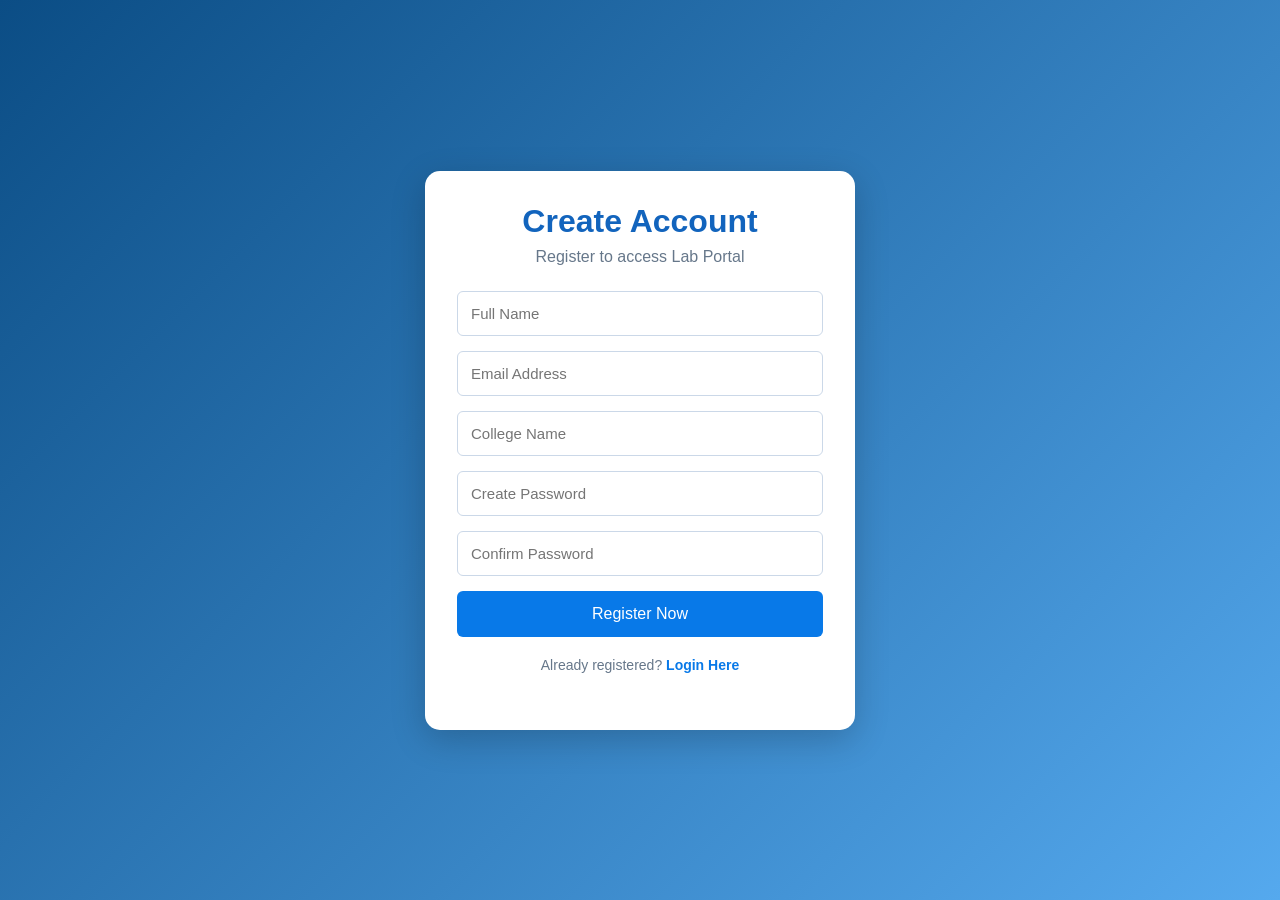
==== index.html @ 8dbadcb1 "Fix registration page Redirects users to the registration page and updates the title." ====
<!DOCTYPE html>
<html lang="en">
<head>
  <meta charset="UTF-8">
  <meta name="viewport" content="width=device-width, initial-scale=1.0">
  <title>Student Help Portal</title>
  <meta http-equiv="refresh" content="0;url=register.html">
</head>
<body>
  <script>
    window.location.replace("register.html");
  </script>
  <p>
    Opening Registration...
    <a href="register.html">Click here</a>
  </p>
</body>
</html>
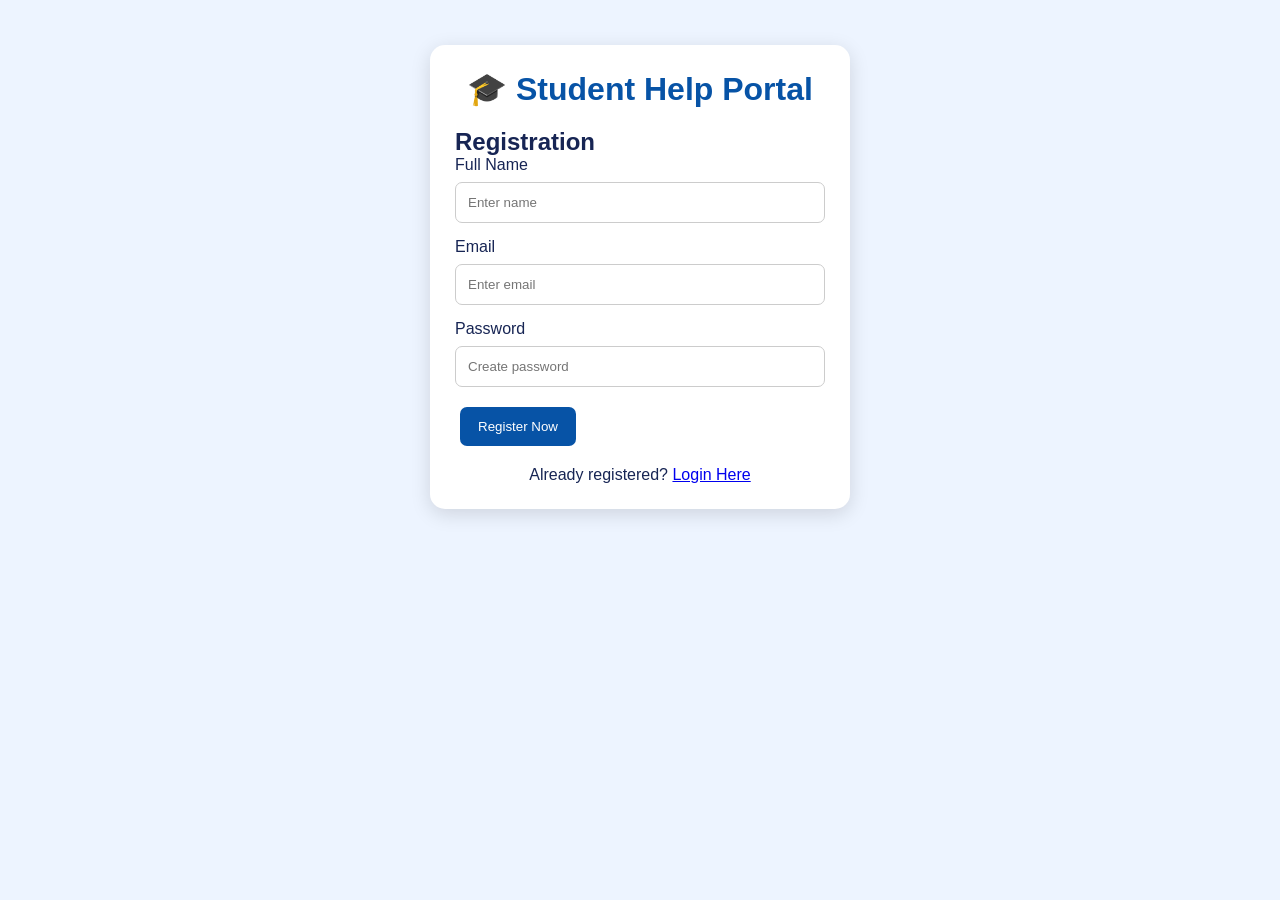
==== commit d78757e8: "Enhance index.html with styles and forms Added styling and registration/login functionality to the S" ====
--- a/index.html
+++ b/index.html
@@ -1,18 +1,315 @@
 <!DOCTYPE html>
 <html lang="en">
 <head>
-  <meta charset="UTF-8">
-  <meta name="viewport" content="width=device-width, initial-scale=1.0">
-  <title>Student Help Portal</title>
-  <meta http-equiv="refresh" content="0;url=register.html">
+<meta charset="UTF-8">
+<meta name="viewport" content="width=device-width, initial-scale=1.0">
+<title>Student Help Portal</title>
+<style>
+*{box-sizing:border-box;margin:0;padding:0}
+body{font-family:Arial;background:#edf4ff;color:#172554}
+button{padding:12px 18px;background:#0753a6;color:white;border:0;border-radius:7px;cursor:pointer;margin:5px}
+input,select{width:100%;padding:12px;margin:8px 0 15px;border:1px solid #ccc;border-radius:7px}
+.hidden{display:none!important}
+.auth{max-width:420px;margin:45px auto;background:white;padding:25px;border-radius:15px;box-shadow:0 5px 20px #0002}
+.auth h1{text-align:center;color:#0753a6;margin-bottom:20px}
+.auth p{text-align:center;margin-top:15px}
+header{background:#0753a6;color:white;padding:20px;display:flex;justify-content:space-between;flex-wrap:wrap}
+nav{background:white;padding:12px;display:flex;flex-wrap:wrap;gap:5px}
+nav button{background:#e5efff;color:#0753a6}
+main{max-width:1100px;margin:auto;padding:20px}
+.section{display:none;background:white;padding:25px;border-radius:12px;margin:15px 0}
+.section.active{display:block}
+.cards{display:grid;grid-template-columns:repeat(auto-fit,minmax(190px,1fr));gap:15px;margin-top:20px}
+.card{background:#edf5ff;padding:20px;border-radius:10px}
+.card h3{color:#0753a6;margin-bottom:10px}
+.dark-mode{background:#111827;color:white}
+.dark-mode .section,.dark-mode nav{background:#1f2937;color:white}
+.dark-mode .card{background:#374151}
+footer{text-align:center;padding:20px}
+</style>
 </head>
 <body>
-  <script>
-    window.location.replace("register.html");
-  </script>
-  <p>
-    Opening Registration...
-    <a href="register.html">Click here</a>
-  </p>
+
+<div id="registerPage" class="auth">
+<h1>🎓 Student Help Portal</h1>
+<h2>Registration</h2>
+<form id="registerForm">
+<label>Full Name</label>
+<input id="regName" required placeholder="Enter name">
+<label>Email</label>
+<input id="regEmail" type="email" required placeholder="Enter email">
+<label>Password</label>
+<input id="regPassword" type="password" required minlength="6" placeholder="Create password">
+<button type="submit">Register Now</button>
+</form>
+<p>Already registered? <a href="#" onclick="showLogin()">Login Here</a></p>
+</div>
+
+<div id="loginPage" class="auth hidden">
+<h1>🎓 Student Help Portal</h1>
+<h2>Student Login</h2>
+<form id="loginForm">
+<label>Email</label>
+<input id="loginEmail" type="email" required>
+<label>Password</label>
+<input id="loginPassword" type="password" required>
+<button type="submit">Login</button>
+</form>
+<p>New student? <a href="#" onclick="showRegister()">Register Here</a></p>
+</div>
+
+<div id="dashboard" class="hidden">
+<header>
+<h2>Student Help Portal</h2>
+<div>
+<button onclick="toggleTheme()">🌙 Theme</button>
+<button onclick="logout()">Logout</button>
+</div>
+</header>
+
+<nav>
+<button onclick="openSection('home')">HOME</button>
+<button onclick="openSection('info')">INFO</button>
+<button onclick="openSection('about')">ABOUT</button>
+<button onclick="openSection('courses')">COURSES</button>
+<button onclick="openSection('profile')">PROFILE</button>
+<button onclick="openSection('study')">STUDY MATERIAL</button>
+<button onclick="openSection('search')">GOOGLE SEARCH</button>
+<button onclick="openSection('tools')">ONLINE TOOLS</button>
+<button onclick="openSection('contact')">CONTACT</button>
+</nav>
+
+<main>
+<section id="home" class="section active">
+<h2>Welcome to Student Help Portal</h2>
+<p>Your learning journey starts here.</p>
+<div class="cards">
+<div class="card"><h3>📚 Study Material</h3><p>Educational resources</p><button onclick="openSection('study')">Explore</button></div>
+<div class="card"><h3>🔎 Google Search</h3><p>Search anything</p><button onclick="openSection('search')">Search</button></div>
+<div class="card"><h3>🛠 Online Tools</h3><p>Useful student tools</p><button onclick="openSection('tools')">Open</button></div>
+<div class="card"><h3>👤 My Profile</h3><p>Student information</p><button onclick="openSection('profile')">View</button></div>
+</div>
+</section>
+
+<section id="info" class="section">
+<h2>Information</h2>
+<p>Student Help Portal provides educational information, study resources and useful tools.</p>
+</section>
+
+<section id="about" class="section">
+<h2>About Us</h2>
+<p>Our aim is to make learning resources easy to access.</p>
+</section>
+
+<section id="courses" class="section">
+<h2>Available Courses</h2>
+<div class="cards">
+<div class="card"><h3>BCA</h3><p>Bachelor of Computer Applications</p></div>
+<div class="card"><h3>HTML</h3><p>Web development</p></div>
+<div class="card"><h3>CSS</h3><p>Website designing</p></div>
+<div class="card"><h3>JavaScript</h3><p>Web programming</p></div>
+<div class="card"><h3>C++</h3><p>Object oriented programming</p></div>
+<div class="card"><h3>Computer Basics</h3><p>Computer fundamentals</p></div>
+</div>
+</section>
+
+<section id="profile" class="section">
+<h2>My Student Profile</h2>
+<form id="profileForm">
+<label>Full Name</label>
+<input id="profileName" required>
+<label>Email</label>
+<input id="profileEmail" disabled>
+<label>Mobile Number</label>
+<input id="profileMobile" type="tel">
+<label>Semester</label>
+<select id="profileSemester">
+<option value="">Select Semester</option>
+<option>1st Semester</option>
+<option>2nd Semester</option>
+<option>3rd Semester</option>
+<option>4th Semester</option>
+<option>5th Semester</option>
+<option>6th Semester</option>
+</select>
+<label>College Name</label>
+<input id="profileCollege">
+<button type="submit">Save Profile</button>
+</form>
+<h3>Saved Information</h3>
+<p>Name: <span id="showName">Not saved</span></p>
+<p>Email: <span id="showEmail">Not saved</span></p>
+<p>Mobile: <span id="showMobile">Not saved</span></p>
+<p>Semester: <span id="showSemester">Not saved</span></p>
+<p>College: <span id="showCollege">Not saved</span></p>
+</section>
+
+<section id="study" class="section">
+<h2>Study Material</h2>
+<div class="cards">
+<div class="card"><h3>HTML</h3><button onclick="go('https://www.w3schools.com/html/')">Open</button></div>
+<div class="card"><h3>CSS</h3><button onclick="go('https://www.w3schools.com/css/')">Open</button></div>
+<div class="card"><h3>JavaScript</h3><button onclick="go('https://developer.mozilla.org/en-US/docs/Web/JavaScript')">Open</button></div>
+<div class="card"><h3>C++</h3><button onclick="go('https://www.w3schools.com/cpp/')">Open</button></div>
+<div class="card"><h3>Computer Basics</h3><button onclick="go('https://edu.gcfglobal.org/en/computerbasics/')">Open</button></div>
+</div>
+</section>
+
+<section id="search" class="section">
+<h2>Google Search</h2>
+<form onsubmit="googleSearch(event)">
+<input id="googleQuery" placeholder="Search anything..." required>
+<button type="submit">Search Google</button>
+</form>
+</section>
+
+<section id="tools" class="section">
+<h2>Online Tools</h2>
+<div class="cards">
+<div class="card">
+<h3>Calculator</h3>
+<input id="calcInput" placeholder="Example: 25+35">
+<button onclick="calculate()">Calculate</button>
+<p id="calcResult"></p>
+</div>
+<div class="card"><h3>Google Translate</h3><button onclick="go('https://translate.google.com/')">Open</button></div>
+<div class="card"><h3>PDF Tools</h3><button onclick="go('https://www.ilovepdf.com/')">Open</button></div>
+<div class="card"><h3>Typing Practice</h3><button onclick="go('https://www.typing.com/')">Open</button></div>
+</div>
+</section>
+
+<section id="contact" class="section">
+<h2>Contact Us</h2>
+<p>For questions or suggestions, contact us through email.</p>
+<p>Email: <a href="mailto:studenthelpportal@example.com">studenthelpportal@example.com</a></p>
+</section>
+</main>
+<footer>© 2026 Student Help Portal</footer>
+</div>
+
+<script>
+const $=id=>document.getElementById(id);
+
+function showRegister(){
+$("registerPage").classList.remove("hidden");
+$("loginPage").classList.add("hidden");
+$("dashboard").classList.add("hidden");
+}
+function showLogin(){
+$("registerPage").classList.add("hidden");
+$("loginPage").classList.remove("hidden");
+$("dashboard").classList.add("hidden");
+}
+function showDashboard(){
+$("registerPage").classList.add("hidden");
+$("loginPage").classList.add("hidden");
+$("dashboard").classList.remove("hidden");
+loadProfile();
+}
+
+$("registerForm").addEventListener("submit",function(e){
+e.preventDefault();
+let email=$("regEmail").value.trim().toLowerCase();
+let users=JSON.parse(localStorage.getItem("portalUsers")||"{}");
+if(users[email]){alert("Email already registered. Please login.");return;}
+users[email]={name:$("regName").value.trim(),password:$("regPassword").value};
+localStorage.setItem("portalUsers",JSON.stringify(users));
+alert("Registration successful! Please login.");
+$("loginEmail").value=email;
+showLogin();
+});
+
+$("loginForm").addEventListener("submit",function(e){
+e.preventDefault();
+let email=$("loginEmail").value.trim().toLowerCase();
+let password=$("loginPassword").value;
+let users=JSON.parse(localStorage.getItem("portalUsers")||"{}");
+if(!users[email]||users[email].password!==password){
+alert("Incorrect email or password.");return;
+}
+sessionStorage.setItem("loggedInStudent",email);
+showDashboard();
+});
+
+function openSection(id){
+document.querySelectorAll(".section").forEach(s=>s.classList.remove("active"));
+$(id).classList.add("active");
+window.scrollTo(0,0);
+}
+
+$("profileForm").addEventListener("submit",function(e){
+e.preventDefault();
+let email=sessionStorage.getItem("loggedInStudent");
+let users=JSON.parse(localStorage.getItem("portalUsers")||"{}");
+let p={
+name:$("profileName").value,
+email:email,
+mobile:$("profileMobile").value,
+semester:$("profileSemester").value,
+college:$("profileCollege").value
+};
+users[email].profile=p;
+localStorage.setItem("portalUsers",JSON.stringify(users));
+displayProfile(p);
+alert("Profile saved successfully!");
+});
+
+function loadProfile(){
+let email=sessionStorage.getItem("loggedInStudent");
+let users=JSON.parse(localStorage.getItem("portalUsers")||"{}");
+if(!users[email]){logout();return;}
+let user=users[email];
+$("profileName").value=user.profile?.name||user.name;
+$("profileEmail").value=email;
+$("profileMobile").value=user.profile?.mobile||"";
+$("profileSemester").value=user.profile?.semester||"";
+$("profileCollege").value=user.profile?.college||"";
+displayProfile(user.profile||{name:user.name,email});
+}
+
+function displayProfile(p){
+$("showName").textContent=p.name||"Not saved";
+$("showEmail").textContent=p.email||"Not saved";
+$("showMobile").textContent=p.mobile||"Not saved";
+$("showSemester").textContent=p.semester||"Not saved";
+$("showCollege").textContent=p.college||"Not saved";
+}
+
+function logout(){
+sessionStorage.removeItem("loggedInStudent");
+$("loginForm").reset();
+showLogin();
+}
+function toggleTheme(){
+document.body.classList.toggle("dark-mode");
+localStorage.setItem("portalDark",document.body.classList.contains("dark-mode"));
+}
+function go(url){window.open(url,"_blank");}
+function googleSearch(e){
+e.preventDefault();
+let q=$("googleQuery").value.trim();
+if(q)go("https://www.google.com/search?q="+encodeURIComponent(q));
+}
+function calculate(){
+try{
+let x=$("calcInput").value.trim();
+if(!/^[0-9+\-*/().\s]+$/.test(x))throw Error();
+let result=Function('"use strict";return ('+x+')')();
+if(!Number.isFinite(result))throw Error();
+$("calcResult").textContent="Result: "+result;
+}catch(e){$("calcResult").textContent="Enter a valid calculation.";}
+}
+if(localStorage.getItem("portalDark")==="true"){
+document.body.classList.add("dark-mode");
+}
+if(sessionStorage.getItem("loggedInStudent")){
+showDashboard();
+}else{
+let users=JSON.parse(localStorage.getItem("portalUsers")||"{}");
+if(Object.keys(users).length>0)showLogin();
+else showRegister();
+}
+</script>
 </body>
-</html>
+  </html>
+
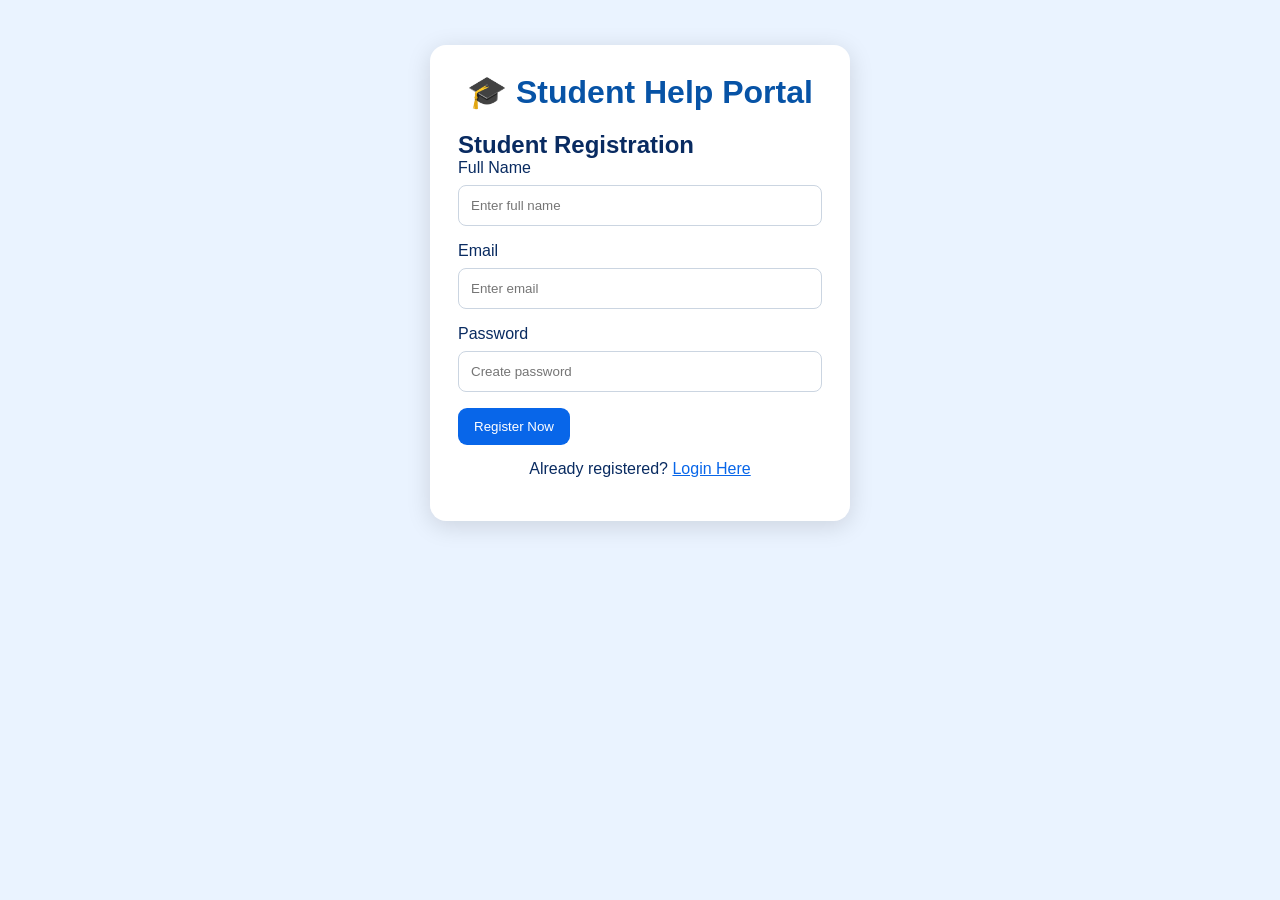
==== commit c33a267a: "Update index.html" ====
--- a/index.html
+++ b/index.html
@@ -1,41 +1,87 @@
+
 <!DOCTYPE html>
 <html lang="en">
 <head>
 <meta charset="UTF-8">
 <meta name="viewport" content="width=device-width, initial-scale=1.0">
 <title>Student Help Portal</title>
+
 <style>
 *{box-sizing:border-box;margin:0;padding:0}
-body{font-family:Arial;background:#edf4ff;color:#172554}
-button{padding:12px 18px;background:#0753a6;color:white;border:0;border-radius:7px;cursor:pointer;margin:5px}
-input,select{width:100%;padding:12px;margin:8px 0 15px;border:1px solid #ccc;border-radius:7px}
+body{font-family:Arial,sans-serif;background:#eaf3ff;color:#092b61}
+button{cursor:pointer;border:0;border-radius:9px;padding:11px 16px;background:#0866e9;color:white}
+input,select{width:100%;padding:12px;margin:8px 0 16px;border:1px solid #cbd5e1;border-radius:8px}
 .hidden{display:none!important}
-.auth{max-width:420px;margin:45px auto;background:white;padding:25px;border-radius:15px;box-shadow:0 5px 20px #0002}
+a{color:#0866e9}
+
+.auth{max-width:420px;margin:45px auto;background:white;padding:28px;border-radius:16px;box-shadow:0 5px 25px #0002}
 .auth h1{text-align:center;color:#0753a6;margin-bottom:20px}
-.auth p{text-align:center;margin-top:15px}
-header{background:#0753a6;color:white;padding:20px;display:flex;justify-content:space-between;flex-wrap:wrap}
-nav{background:white;padding:12px;display:flex;flex-wrap:wrap;gap:5px}
-nav button{background:#e5efff;color:#0753a6}
-main{max-width:1100px;margin:auto;padding:20px}
-.section{display:none;background:white;padding:25px;border-radius:12px;margin:15px 0}
+.auth p{text-align:center;margin:15px}
+
+header{background:#062c70;color:white;padding:18px 25px;display:flex;justify-content:space-between;align-items:center;flex-wrap:wrap;gap:12px}
+header h1{font-size:25px}
+header span{color:#48a8ff}
+.header-right{display:flex;gap:10px;align-items:center}
+
+.layout{display:flex;min-height:calc(100vh - 75px)}
+.sidebar{width:220px;background:#06377f;padding:20px 12px;color:white;flex-shrink:0}
+.sidebar button{display:block;width:100%;text-align:left;margin:7px 0;background:transparent;color:white;padding:15px}
+.sidebar button:hover,.sidebar button.active{background:#0870fa}
+.sidebar .quote{margin-top:55px;text-align:center;padding:25px 10px;background:#052c69;border-radius:15px;line-height:1.8}
+
+.content{flex:1;min-width:0;padding:22px}
+.hero{
+min-height:300px;border-radius:18px;padding:35px;
+background:linear-gradient(90deg,#032c70e8,#063a85a8),url('https://images.unsplash.com/photo-1498050108023-c5249f4df085?auto=format&fit=crop&w=1600&q=85') center/cover;
+display:flex;align-items:center;color:white;margin-bottom:22px;
+}
+.hero h1{font-size:clamp(28px,5vw,48px)}
+.hero h1 span{color:#ffdc18}
+.hero p{font-size:18px;margin-top:15px}
+
+.section{display:none;background:white;padding:25px;border-radius:15px;margin-bottom:20px;box-shadow:0 4px 15px #16477b12}
 .section.active{display:block}
-.cards{display:grid;grid-template-columns:repeat(auto-fit,minmax(190px,1fr));gap:15px;margin-top:20px}
-.card{background:#edf5ff;padding:20px;border-radius:10px}
-.card h3{color:#0753a6;margin-bottom:10px}
-.dark-mode{background:#111827;color:white}
-.dark-mode .section,.dark-mode nav{background:#1f2937;color:white}
-.dark-mode .card{background:#374151}
-footer{text-align:center;padding:20px}
+.section h2{margin-bottom:18px;color:#0753a6}
+
+.cards{display:grid;grid-template-columns:repeat(auto-fit,minmax(190px,1fr));gap:17px;margin-bottom:22px}
+.card{background:white;border-radius:15px;padding:22px;box-shadow:0 5px 18px #174d8a20;border-bottom:5px solid #0870fa}
+.card h3{color:#07377c;margin-bottom:12px}
+.card p{color:#526887;line-height:1.6}
+.card button{margin-top:15px}
+
+.profile-box{background:#edf5ff;padding:20px;border-radius:14px;margin-bottom:20px;line-height:2}
+.updates{background:white;border-radius:15px;padding:22px;box-shadow:0 4px 15px #16477b12}
+.updates p{padding:12px 0;border-bottom:1px solid #dce7f7}
+
+footer{text-align:center;padding:20px;color:#54708e}
+
+.dark-mode{background:#111c32;color:white}
+.dark-mode .section,.dark-mode .card,.dark-mode .updates{background:#1e2c45;color:white}
+.dark-mode .card h3,.dark-mode .section h2{color:#70b5ff}
+.dark-mode .card p{color:#d2dcec}
+.dark-mode .profile-box{background:#293c5a;color:white}
+
+@media(max-width:700px){
+.layout{display:block}
+.sidebar{width:100%;display:flex;overflow-x:auto;padding:8px}
+.sidebar button{min-width:max-content;width:auto;margin:3px;padding:12px}
+.sidebar .quote{display:none}
+.content{padding:12px}
+.hero{min-height:230px;padding:22px}
+header h1{font-size:20px}
+}
 </style>
 </head>
+
 <body>
 
+<!-- REGISTRATION -->
 <div id="registerPage" class="auth">
 <h1>🎓 Student Help Portal</h1>
-<h2>Registration</h2>
+<h2>Student Registration</h2>
 <form id="registerForm">
 <label>Full Name</label>
-<input id="regName" required placeholder="Enter name">
+<input id="regName" required placeholder="Enter full name">
 <label>Email</label>
 <input id="regEmail" type="email" required placeholder="Enter email">
 <label>Password</label>
@@ -45,6 +91,7 @@
 <p>Already registered? <a href="#" onclick="showLogin()">Login Here</a></p>
 </div>
 
+<!-- LOGIN -->
 <div id="loginPage" class="auth hidden">
 <h1>🎓 Student Help Portal</h1>
 <h2>Student Login</h2>
@@ -58,63 +105,125 @@
 <p>New student? <a href="#" onclick="showRegister()">Register Here</a></p>
 </div>
 
+<!-- DASHBOARD -->
 <div id="dashboard" class="hidden">
+
 <header>
-<h2>Student Help Portal</h2>
-<div>
+<h1>🎓 Student Help <span>Portal</span></h1>
+<div class="header-right">
 <button onclick="toggleTheme()">🌙 Theme</button>
 <button onclick="logout()">Logout</button>
 </div>
 </header>
 
-<nav>
-<button onclick="openSection('home')">HOME</button>
-<button onclick="openSection('info')">INFO</button>
-<button onclick="openSection('about')">ABOUT</button>
-<button onclick="openSection('courses')">COURSES</button>
-<button onclick="openSection('profile')">PROFILE</button>
-<button onclick="openSection('study')">STUDY MATERIAL</button>
-<button onclick="openSection('search')">GOOGLE SEARCH</button>
-<button onclick="openSection('tools')">ONLINE TOOLS</button>
-<button onclick="openSection('contact')">CONTACT</button>
-</nav>
-
-<main>
+<div class="layout">
+
+<aside class="sidebar">
+<button class="active" onclick="openSection('home',this)">🏠 Dashboard</button>
+<button onclick="openSection('study',this)">📚 Study Material</button>
+<button onclick="openSection('search',this)">🔎 Google Search</button>
+<button onclick="openSection('tools',this)">🛠 Online Tools</button>
+<button onclick="openSection('contact',this)">✉ Contact Us</button>
+<button onclick="openSection('about',this)">ⓘ About Us</button>
+<button onclick="openSection('profile',this)">👤 My Profile</button>
+
+<div class="quote">
+🎓
+<h3>Dream Big...</h3>
+<h3>Achieve More...</h3>
+</div>
+</aside>
+
+<main class="content">
+
 <section id="home" class="section active">
-<h2>Welcome to Student Help Portal</h2>
-<p>Your learning journey starts here.</p>
+
+<div class="hero">
+<div>
+<h1>Welcome Back!</h1>
+<h1><span id="welcomeName">Student</span> 👋</h1>
+<p>Your Student Help Portal is ready to support you.</p>
+</div>
+</div>
+
+<div class="profile-box">
+<h2>👤 Student Profile</h2>
+<p>Name: <b id="homeName">Student</b></p>
+<p>Semester: <b id="homeSemester">Not added</b></p>
+<p>College: <b id="homeCollege">Not added</b></p>
+<button onclick="openSection('profile')">Edit Profile</button>
+</div>
+
 <div class="cards">
-<div class="card"><h3>📚 Study Material</h3><p>Educational resources</p><button onclick="openSection('study')">Explore</button></div>
-<div class="card"><h3>🔎 Google Search</h3><p>Search anything</p><button onclick="openSection('search')">Search</button></div>
-<div class="card"><h3>🛠 Online Tools</h3><p>Useful student tools</p><button onclick="openSection('tools')">Open</button></div>
-<div class="card"><h3>👤 My Profile</h3><p>Student information</p><button onclick="openSection('profile')">View</button></div>
-</div>
-</section>
-
-<section id="info" class="section">
-<h2>Information</h2>
-<p>Student Help Portal provides educational information, study resources and useful tools.</p>
-</section>
-
-<section id="about" class="section">
-<h2>About Us</h2>
-<p>Our aim is to make learning resources easy to access.</p>
-</section>
-
-<section id="courses" class="section">
-<h2>Available Courses</h2>
+<div class="card">
+<h3>📚 Study Material</h3>
+<p>Notes and educational resources.</p>
+<button onclick="openSection('study')">Explore →</button>
+</div>
+
+<div class="card">
+<h3>🔎 Google Search</h3>
+<p>Search educational topics.</p>
+<button onclick="openSection('search')">Search →</button>
+</div>
+
+<div class="card">
+<h3>🛠 Online Tools</h3>
+<p>Useful online student tools.</p>
+<button onclick="openSection('tools')">Open →</button>
+</div>
+
+<div class="card">
+<h3>✉ Contact Us</h3>
+<p>Get help and send suggestions.</p>
+<button onclick="openSection('contact')">Contact →</button>
+</div>
+</div>
+
+<div class="updates">
+<h2>📢 Latest Updates</h2>
+<p>🔵 Explore your BCA study resources.</p>
+<p>🔵 Improve your computer skills.</p>
+<p>🔵 Stay updated with educational news.</p>
+</div>
+</section>
+
+<section id="study" class="section">
+<h2>📚 Study Material</h2>
 <div class="cards">
-<div class="card"><h3>BCA</h3><p>Bachelor of Computer Applications</p></div>
-<div class="card"><h3>HTML</h3><p>Web development</p></div>
-<div class="card"><h3>CSS</h3><p>Website designing</p></div>
-<div class="card"><h3>JavaScript</h3><p>Web programming</p></div>
-<div class="card"><h3>C++</h3><p>Object oriented programming</p></div>
-<div class="card"><h3>Computer Basics</h3><p>Computer fundamentals</p></div>
+<div class="card"><h3>HTML</h3><p>Learn web development.</p><button onclick="go('https://www.w3schools.com/html/')">Open</button></div>
+<div class="card"><h3>CSS</h3><p>Learn website designing.</p><button onclick="go('https://www.w3schools.com/css/')">Open</button></div>
+<div class="card"><h3>JavaScript</h3><p>Learn JavaScript.</p><button onclick="go('https://developer.mozilla.org/en-US/docs/Web/JavaScript')">Open</button></div>
+<div class="card"><h3>C++</h3><p>Learn programming.</p><button onclick="go('https://www.w3schools.com/cpp/')">Open</button></div>
+<div class="card"><h3>Computer Basics</h3><p>Computer fundamentals.</p><button onclick="go('https://edu.gcfglobal.org/en/computerbasics/')">Open</button></div>
+</div>
+</section>
+
+<section id="search" class="section">
+<h2>🔎 Google Search</h2>
+<form onsubmit="googleSearch(event)">
+<input id="googleQuery" placeholder="What do you want to search?" required>
+<button type="submit">Search Google</button>
+</form>
+</section>
+
+<section id="tools" class="section">
+<h2>🛠 Online Tools</h2>
+<div class="cards">
+<div class="card">
+<h3>Calculator</h3>
+<input id="calcInput" placeholder="Example: 25+35">
+<button onclick="calculate()">Calculate</button>
+<p id="calcResult"></p>
+</div>
+<div class="card"><h3>Google Translate</h3><p>Translate languages.</p><button onclick="go('https://translate.google.com/')">Open</button></div>
+<div class="card"><h3>PDF Tools</h3><p>Manage PDF files.</p><button onclick="go('https://www.ilovepdf.com/')">Open</button></div>
+<div class="card"><h3>Typing Practice</h3><p>Improve typing skills.</p><button onclick="go('https://www.typing.com/')">Open</button></div>
 </div>
 </section>
 
 <section id="profile" class="section">
-<h2>My Student Profile</h2>
+<h2>👤 My Student Profile</h2>
 <form id="profileForm">
 <label>Full Name</label>
 <input id="profileName" required>
@@ -136,55 +245,31 @@
 <input id="profileCollege">
 <button type="submit">Save Profile</button>
 </form>
+<div class="profile-box">
 <h3>Saved Information</h3>
-<p>Name: <span id="showName">Not saved</span></p>
-<p>Email: <span id="showEmail">Not saved</span></p>
-<p>Mobile: <span id="showMobile">Not saved</span></p>
-<p>Semester: <span id="showSemester">Not saved</span></p>
-<p>College: <span id="showCollege">Not saved</span></p>
-</section>
-
-<section id="study" class="section">
-<h2>Study Material</h2>
-<div class="cards">
-<div class="card"><h3>HTML</h3><button onclick="go('https://www.w3schools.com/html/')">Open</button></div>
-<div class="card"><h3>CSS</h3><button onclick="go('https://www.w3schools.com/css/')">Open</button></div>
-<div class="card"><h3>JavaScript</h3><button onclick="go('https://developer.mozilla.org/en-US/docs/Web/JavaScript')">Open</button></div>
-<div class="card"><h3>C++</h3><button onclick="go('https://www.w3schools.com/cpp/')">Open</button></div>
-<div class="card"><h3>Computer Basics</h3><button onclick="go('https://edu.gcfglobal.org/en/computerbasics/')">Open</button></div>
-</div>
-</section>
-
-<section id="search" class="section">
-<h2>Google Search</h2>
-<form onsubmit="googleSearch(event)">
-<input id="googleQuery" placeholder="Search anything..." required>
-<button type="submit">Search Google</button>
-</form>
-</section>
-
-<section id="tools" class="section">
-<h2>Online Tools</h2>
-<div class="cards">
-<div class="card">
-<h3>Calculator</h3>
-<input id="calcInput" placeholder="Example: 25+35">
-<button onclick="calculate()">Calculate</button>
-<p id="calcResult"></p>
-</div>
-<div class="card"><h3>Google Translate</h3><button onclick="go('https://translate.google.com/')">Open</button></div>
-<div class="card"><h3>PDF Tools</h3><button onclick="go('https://www.ilovepdf.com/')">Open</button></div>
-<div class="card"><h3>Typing Practice</h3><button onclick="go('https://www.typing.com/')">Open</button></div>
-</div>
+<p>Name: <b id="showName">Not saved</b></p>
+<p>Email: <b id="showEmail">Not saved</b></p>
+<p>Mobile: <b id="showMobile">Not saved</b></p>
+<p>Semester: <b id="showSemester">Not saved</b></p>
+<p>College: <b id="showCollege">Not saved</b></p>
+</div>
+</section>
+
+<section id="about" class="section">
+<h2>About Us</h2>
+<p>Student Help Portal is an educational platform designed to provide students with useful learning resources and online tools.</p>
 </section>
 
 <section id="contact" class="section">
 <h2>Contact Us</h2>
-<p>For questions or suggestions, contact us through email.</p>
+<p>For questions and suggestions, contact us through email.</p>
 <p>Email: <a href="mailto:studenthelpportal@example.com">studenthelpportal@example.com</a></p>
 </section>
+
 </main>
-<footer>© 2026 Student Help Portal</footer>
+</div>
+
+<footer>© 2026 Student Help Portal | Learn • Grow • Succeed</footer>
 </div>
 
 <script>
@@ -195,11 +280,13 @@
 $("loginPage").classList.add("hidden");
 $("dashboard").classList.add("hidden");
 }
+
 function showLogin(){
 $("registerPage").classList.add("hidden");
 $("loginPage").classList.remove("hidden");
 $("dashboard").classList.add("hidden");
 }
+
 function showDashboard(){
 $("registerPage").classList.add("hidden");
 $("loginPage").classList.add("hidden");
@@ -211,10 +298,13 @@
 e.preventDefault();
 let email=$("regEmail").value.trim().toLowerCase();
 let users=JSON.parse(localStorage.getItem("portalUsers")||"{}");
-if(users[email]){alert("Email already registered. Please login.");return;}
+if(users[email]){
+alert("Email already registered. Please login.");
+return;
+}
 users[email]={name:$("regName").value.trim(),password:$("regPassword").value};
 localStorage.setItem("portalUsers",JSON.stringify(users));
-alert("Registration successful! Please login.");
+alert("Registration successful!");
 $("loginEmail").value=email;
 showLogin();
 });
@@ -225,15 +315,18 @@
 let password=$("loginPassword").value;
 let users=JSON.parse(localStorage.getItem("portalUsers")||"{}");
 if(!users[email]||users[email].password!==password){
-alert("Incorrect email or password.");return;
+alert("Incorrect email or password.");
+return;
 }
 sessionStorage.setItem("loggedInStudent",email);
 showDashboard();
 });
 
-function openSection(id){
+function openSection(id,btn){
 document.querySelectorAll(".section").forEach(s=>s.classList.remove("active"));
 $(id).classList.add("active");
+document.querySelectorAll(".sidebar button").forEach(b=>b.classList.remove("active"));
+if(btn)btn.classList.add("active");
 window.scrollTo(0,0);
 }
 
@@ -259,12 +352,17 @@
 let users=JSON.parse(localStorage.getItem("portalUsers")||"{}");
 if(!users[email]){logout();return;}
 let user=users[email];
-$("profileName").value=user.profile?.name||user.name;
+let p=user.profile||{name:user.name,email:email};
+$("profileName").value=p.name||user.name;
 $("profileEmail").value=email;
-$("profileMobile").value=user.profile?.mobile||"";
-$("profileSemester").value=user.profile?.semester||"";
-$("profileCollege").value=user.profile?.college||"";
-displayProfile(user.profile||{name:user.name,email});
+$("profileMobile").value=p.mobile||"";
+$("profileSemester").value=p.semester||"";
+$("profileCollege").value=p.college||"";
+displayProfile(p);
+$("welcomeName").textContent=p.name||user.name;
+$("homeName").textContent=p.name||user.name;
+$("homeSemester").textContent=p.semester||"Not added";
+$("homeCollege").textContent=p.college||"Not added";
 }
 
 function displayProfile(p){
@@ -273,6 +371,10 @@
 $("showMobile").textContent=p.mobile||"Not saved";
 $("showSemester").textContent=p.semester||"Not saved";
 $("showCollege").textContent=p.college||"Not saved";
+$("welcomeName").textContent=p.name||"Student";
+$("homeName").textContent=p.name||"Student";
+$("homeSemester").textContent=p.semester||"Not added";
+$("homeCollege").textContent=p.college||"Not added";
 }
 
 function logout(){
@@ -280,16 +382,20 @@
 $("loginForm").reset();
 showLogin();
 }
+
 function toggleTheme(){
 document.body.classList.toggle("dark-mode");
 localStorage.setItem("portalDark",document.body.classList.contains("dark-mode"));
 }
+
 function go(url){window.open(url,"_blank");}
+
 function googleSearch(e){
 e.preventDefault();
 let q=$("googleQuery").value.trim();
 if(q)go("https://www.google.com/search?q="+encodeURIComponent(q));
 }
+
 function calculate(){
 try{
 let x=$("calcInput").value.trim();
@@ -297,11 +403,15 @@
 let result=Function('"use strict";return ('+x+')')();
 if(!Number.isFinite(result))throw Error();
 $("calcResult").textContent="Result: "+result;
-}catch(e){$("calcResult").textContent="Enter a valid calculation.";}
-}
+}catch(e){
+$("calcResult").textContent="Enter a valid calculation.";
+}
+}
+
 if(localStorage.getItem("portalDark")==="true"){
 document.body.classList.add("dark-mode");
 }
+
 if(sessionStorage.getItem("loggedInStudent")){
 showDashboard();
 }else{
@@ -311,5 +421,5 @@
 }
 </script>
 </body>
-  </html>
-
+                                                               </html>
+  
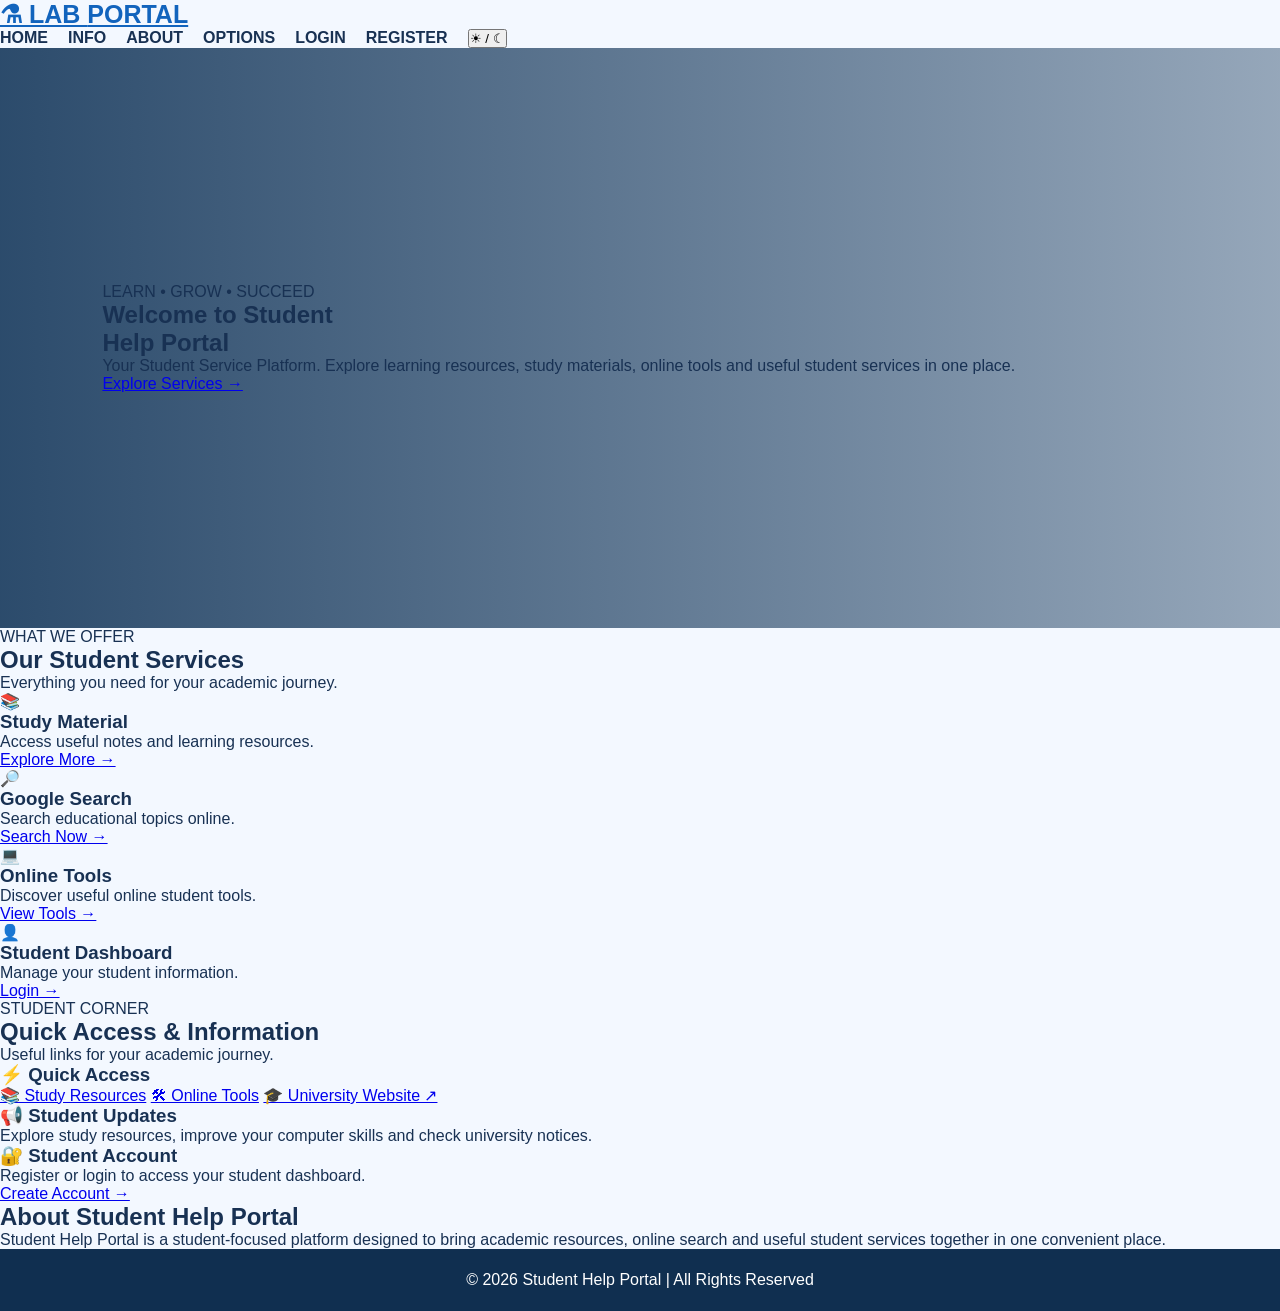
==== commit a0d5adc4: "Update index.html" ====
--- a/index.html
+++ b/index.html
@@ -1,425 +1,120 @@
-
 <!DOCTYPE html>
 <html lang="en">
 <head>
 <meta charset="UTF-8">
 <meta name="viewport" content="width=device-width, initial-scale=1.0">
 <title>Student Help Portal</title>
-
-<style>
-*{box-sizing:border-box;margin:0;padding:0}
-body{font-family:Arial,sans-serif;background:#eaf3ff;color:#092b61}
-button{cursor:pointer;border:0;border-radius:9px;padding:11px 16px;background:#0866e9;color:white}
-input,select{width:100%;padding:12px;margin:8px 0 16px;border:1px solid #cbd5e1;border-radius:8px}
-.hidden{display:none!important}
-a{color:#0866e9}
-
-.auth{max-width:420px;margin:45px auto;background:white;padding:28px;border-radius:16px;box-shadow:0 5px 25px #0002}
-.auth h1{text-align:center;color:#0753a6;margin-bottom:20px}
-.auth p{text-align:center;margin:15px}
-
-header{background:#062c70;color:white;padding:18px 25px;display:flex;justify-content:space-between;align-items:center;flex-wrap:wrap;gap:12px}
-header h1{font-size:25px}
-header span{color:#48a8ff}
-.header-right{display:flex;gap:10px;align-items:center}
-
-.layout{display:flex;min-height:calc(100vh - 75px)}
-.sidebar{width:220px;background:#06377f;padding:20px 12px;color:white;flex-shrink:0}
-.sidebar button{display:block;width:100%;text-align:left;margin:7px 0;background:transparent;color:white;padding:15px}
-.sidebar button:hover,.sidebar button.active{background:#0870fa}
-.sidebar .quote{margin-top:55px;text-align:center;padding:25px 10px;background:#052c69;border-radius:15px;line-height:1.8}
-
-.content{flex:1;min-width:0;padding:22px}
-.hero{
-min-height:300px;border-radius:18px;padding:35px;
-background:linear-gradient(90deg,#032c70e8,#063a85a8),url('https://images.unsplash.com/photo-1498050108023-c5249f4df085?auto=format&fit=crop&w=1600&q=85') center/cover;
-display:flex;align-items:center;color:white;margin-bottom:22px;
-}
-.hero h1{font-size:clamp(28px,5vw,48px)}
-.hero h1 span{color:#ffdc18}
-.hero p{font-size:18px;margin-top:15px}
-
-.section{display:none;background:white;padding:25px;border-radius:15px;margin-bottom:20px;box-shadow:0 4px 15px #16477b12}
-.section.active{display:block}
-.section h2{margin-bottom:18px;color:#0753a6}
-
-.cards{display:grid;grid-template-columns:repeat(auto-fit,minmax(190px,1fr));gap:17px;margin-bottom:22px}
-.card{background:white;border-radius:15px;padding:22px;box-shadow:0 5px 18px #174d8a20;border-bottom:5px solid #0870fa}
-.card h3{color:#07377c;margin-bottom:12px}
-.card p{color:#526887;line-height:1.6}
-.card button{margin-top:15px}
-
-.profile-box{background:#edf5ff;padding:20px;border-radius:14px;margin-bottom:20px;line-height:2}
-.updates{background:white;border-radius:15px;padding:22px;box-shadow:0 4px 15px #16477b12}
-.updates p{padding:12px 0;border-bottom:1px solid #dce7f7}
-
-footer{text-align:center;padding:20px;color:#54708e}
-
-.dark-mode{background:#111c32;color:white}
-.dark-mode .section,.dark-mode .card,.dark-mode .updates{background:#1e2c45;color:white}
-.dark-mode .card h3,.dark-mode .section h2{color:#70b5ff}
-.dark-mode .card p{color:#d2dcec}
-.dark-mode .profile-box{background:#293c5a;color:white}
-
-@media(max-width:700px){
-.layout{display:block}
-.sidebar{width:100%;display:flex;overflow-x:auto;padding:8px}
-.sidebar button{min-width:max-content;width:auto;margin:3px;padding:12px}
-.sidebar .quote{display:none}
-.content{padding:12px}
-.hero{min-height:230px;padding:22px}
-header h1{font-size:20px}
-}
-</style>
+<link rel="stylesheet" href="style.css">
 </head>
-
 <body>
 
-<!-- REGISTRATION -->
-<div id="registerPage" class="auth">
-<h1>🎓 Student Help Portal</h1>
-<h2>Student Registration</h2>
-<form id="registerForm">
-<label>Full Name</label>
-<input id="regName" required placeholder="Enter full name">
-<label>Email</label>
-<input id="regEmail" type="email" required placeholder="Enter email">
-<label>Password</label>
-<input id="regPassword" type="password" required minlength="6" placeholder="Create password">
-<button type="submit">Register Now</button>
-</form>
-<p>Already registered? <a href="#" onclick="showLogin()">Login Here</a></p>
-</div>
+<header class="site-header">
+  <a class="logo" href="index.html">⚗ LAB <span>PORTAL</span></a>
 
-<!-- LOGIN -->
-<div id="loginPage" class="auth hidden">
-<h1>🎓 Student Help Portal</h1>
-<h2>Student Login</h2>
-<form id="loginForm">
-<label>Email</label>
-<input id="loginEmail" type="email" required>
-<label>Password</label>
-<input id="loginPassword" type="password" required>
-<button type="submit">Login</button>
-</form>
-<p>New student? <a href="#" onclick="showRegister()">Register Here</a></p>
-</div>
-
-<!-- DASHBOARD -->
-<div id="dashboard" class="hidden">
-
-<header>
-<h1>🎓 Student Help <span>Portal</span></h1>
-<div class="header-right">
-<button onclick="toggleTheme()">🌙 Theme</button>
-<button onclick="logout()">Logout</button>
-</div>
+  <nav>
+    <a href="#home">HOME</a>
+    <a href="#info">INFO</a>
+    <a href="#about">ABOUT</a>
+    <a href="#options">OPTIONS</a>
+    <a href="login.html">LOGIN</a>
+    <a href="register.html">REGISTER</a>
+    <button class="theme-btn" data-theme-toggle>☀ / ☾</button>
+  </nav>
 </header>
 
-<div class="layout">
-
-<aside class="sidebar">
-<button class="active" onclick="openSection('home',this)">🏠 Dashboard</button>
-<button onclick="openSection('study',this)">📚 Study Material</button>
-<button onclick="openSection('search',this)">🔎 Google Search</button>
-<button onclick="openSection('tools',this)">🛠 Online Tools</button>
-<button onclick="openSection('contact',this)">✉ Contact Us</button>
-<button onclick="openSection('about',this)">ⓘ About Us</button>
-<button onclick="openSection('profile',this)">👤 My Profile</button>
-
-<div class="quote">
-🎓
-<h3>Dream Big...</h3>
-<h3>Achieve More...</h3>
-</div>
-</aside>
-
-<main class="content">
-
-<section id="home" class="section active">
-
-<div class="hero">
-<div>
-<h1>Welcome Back!</h1>
-<h1><span id="welcomeName">Student</span> 👋</h1>
-<p>Your Student Help Portal is ready to support you.</p>
-</div>
-</div>
-
-<div class="profile-box">
-<h2>👤 Student Profile</h2>
-<p>Name: <b id="homeName">Student</b></p>
-<p>Semester: <b id="homeSemester">Not added</b></p>
-<p>College: <b id="homeCollege">Not added</b></p>
-<button onclick="openSection('profile')">Edit Profile</button>
-</div>
-
-<div class="cards">
-<div class="card">
-<h3>📚 Study Material</h3>
-<p>Notes and educational resources.</p>
-<button onclick="openSection('study')">Explore →</button>
-</div>
-
-<div class="card">
-<h3>🔎 Google Search</h3>
-<p>Search educational topics.</p>
-<button onclick="openSection('search')">Search →</button>
-</div>
-
-<div class="card">
-<h3>🛠 Online Tools</h3>
-<p>Useful online student tools.</p>
-<button onclick="openSection('tools')">Open →</button>
-</div>
-
-<div class="card">
-<h3>✉ Contact Us</h3>
-<p>Get help and send suggestions.</p>
-<button onclick="openSection('contact')">Contact →</button>
-</div>
-</div>
-
-<div class="updates">
-<h2>📢 Latest Updates</h2>
-<p>🔵 Explore your BCA study resources.</p>
-<p>🔵 Improve your computer skills.</p>
-<p>🔵 Stay updated with educational news.</p>
-</div>
+<main>
+<section class="hero" id="home">
+  <div class="hero-content">
+    <p class="eyebrow">LEARN • GROW • SUCCEED</p>
+    <h1>Welcome to Student<br>
+    <span>Help Portal</span></h1>
+    <p>Your Student Service Platform. Explore learning resources, study materials, online tools and useful student services in one place.</p>
+    <a class="primary-link" href="#options">Explore Services →</a>
+  </div>
 </section>
 
-<section id="study" class="section">
-<h2>📚 Study Material</h2>
-<div class="cards">
-<div class="card"><h3>HTML</h3><p>Learn web development.</p><button onclick="go('https://www.w3schools.com/html/')">Open</button></div>
-<div class="card"><h3>CSS</h3><p>Learn website designing.</p><button onclick="go('https://www.w3schools.com/css/')">Open</button></div>
-<div class="card"><h3>JavaScript</h3><p>Learn JavaScript.</p><button onclick="go('https://developer.mozilla.org/en-US/docs/Web/JavaScript')">Open</button></div>
-<div class="card"><h3>C++</h3><p>Learn programming.</p><button onclick="go('https://www.w3schools.com/cpp/')">Open</button></div>
-<div class="card"><h3>Computer Basics</h3><p>Computer fundamentals.</p><button onclick="go('https://edu.gcfglobal.org/en/computerbasics/')">Open</button></div>
-</div>
+<section class="section" id="options">
+  <div class="section-heading">
+    <span>WHAT WE OFFER</span>
+    <h2>Our Student Services</h2>
+    <p>Everything you need for your academic journey.</p>
+  </div>
+
+  <div class="service-grid">
+
+    <article class="service-card">
+      <div class="service-icon">📚</div>
+      <h3>Study Material</h3>
+      <p>Access useful notes and learning resources.</p>
+      <a href="dashboard.html#study" class="card-link">Explore More →</a>
+    </article>
+
+    <article class="service-card">
+      <div class="service-icon">🔎</div>
+      <h3>Google Search</h3>
+      <p>Search educational topics online.</p>
+      <a href="dashboard.html#search" class="card-link">Search Now →</a>
+    </article>
+
+    <article class="service-card">
+      <div class="service-icon">💻</div>
+      <h3>Online Tools</h3>
+      <p>Discover useful online student tools.</p>
+      <a href="dashboard.html#tools" class="card-link">View Tools →</a>
+    </article>
+
+    <article class="service-card">
+      <div class="service-icon">👤</div>
+      <h3>Student Dashboard</h3>
+      <p>Manage your student information.</p>
+      <a href="login.html" class="card-link">Login →</a>
+    </article>
+
+  </div>
 </section>
 
-<section id="search" class="section">
-<h2>🔎 Google Search</h2>
-<form onsubmit="googleSearch(event)">
-<input id="googleQuery" placeholder="What do you want to search?" required>
-<button type="submit">Search Google</button>
-</form>
+<section class="section soft-section" id="info">
+  <div class="section-heading">
+    <span>STUDENT CORNER</span>
+    <h2>Quick Access & Information</h2>
+    <p>Useful links for your academic journey.</p>
+  </div>
+
+  <div class="info-grid">
+
+    <article class="info-panel">
+      <h3>⚡ Quick Access</h3>
+      <a href="dashboard.html#study">📚 Study Resources</a>
+      <a href="dashboard.html#tools">🛠 Online Tools</a>
+      <a href="https://www.vbspu.ac.in/" target="_blank">🎓 University Website ↗</a>
+    </article>
+
+    <article class="info-panel">
+      <h3>📢 Student Updates</h3>
+      <p>Explore study resources, improve your computer skills and check university notices.</p>
+    </article>
+
+    <article class="info-panel">
+      <h3>🔐 Student Account</h3>
+      <p>Register or login to access your student dashboard.</p>
+      <a class="card-link" href="register.html">Create Account →</a>
+    </article>
+
+  </div>
 </section>
 
-<section id="tools" class="section">
-<h2>🛠 Online Tools</h2>
-<div class="cards">
-<div class="card">
-<h3>Calculator</h3>
-<input id="calcInput" placeholder="Example: 25+35">
-<button onclick="calculate()">Calculate</button>
-<p id="calcResult"></p>
-</div>
-<div class="card"><h3>Google Translate</h3><p>Translate languages.</p><button onclick="go('https://translate.google.com/')">Open</button></div>
-<div class="card"><h3>PDF Tools</h3><p>Manage PDF files.</p><button onclick="go('https://www.ilovepdf.com/')">Open</button></div>
-<div class="card"><h3>Typing Practice</h3><p>Improve typing skills.</p><button onclick="go('https://www.typing.com/')">Open</button></div>
-</div>
+<section class="section" id="about">
+  <div class="about-box">
+    <h2>About Student Help Portal</h2>
+    <p>Student Help Portal is a student-focused platform designed to bring academic resources, online search and useful student services together in one convenient place.</p>
+  </div>
 </section>
+</main>
 
-<section id="profile" class="section">
-<h2>👤 My Student Profile</h2>
-<form id="profileForm">
-<label>Full Name</label>
-<input id="profileName" required>
-<label>Email</label>
-<input id="profileEmail" disabled>
-<label>Mobile Number</label>
-<input id="profileMobile" type="tel">
-<label>Semester</label>
-<select id="profileSemester">
-<option value="">Select Semester</option>
-<option>1st Semester</option>
-<option>2nd Semester</option>
-<option>3rd Semester</option>
-<option>4th Semester</option>
-<option>5th Semester</option>
-<option>6th Semester</option>
-</select>
-<label>College Name</label>
-<input id="profileCollege">
-<button type="submit">Save Profile</button>
-</form>
-<div class="profile-box">
-<h3>Saved Information</h3>
-<p>Name: <b id="showName">Not saved</b></p>
-<p>Email: <b id="showEmail">Not saved</b></p>
-<p>Mobile: <b id="showMobile">Not saved</b></p>
-<p>Semester: <b id="showSemester">Not saved</b></p>
-<p>College: <b id="showCollege">Not saved</b></p>
-</div>
-</section>
+<footer>
+  © 2026 Student Help Portal | All Rights Reserved
+</footer>
 
-<section id="about" class="section">
-<h2>About Us</h2>
-<p>Student Help Portal is an educational platform designed to provide students with useful learning resources and online tools.</p>
-</section>
-
-<section id="contact" class="section">
-<h2>Contact Us</h2>
-<p>For questions and suggestions, contact us through email.</p>
-<p>Email: <a href="mailto:studenthelpportal@example.com">studenthelpportal@example.com</a></p>
-</section>
-
-</main>
-</div>
-
-<footer>© 2026 Student Help Portal | Learn • Grow • Succeed</footer>
-</div>
-
-<script>
-const $=id=>document.getElementById(id);
-
-function showRegister(){
-$("registerPage").classList.remove("hidden");
-$("loginPage").classList.add("hidden");
-$("dashboard").classList.add("hidden");
-}
-
-function showLogin(){
-$("registerPage").classList.add("hidden");
-$("loginPage").classList.remove("hidden");
-$("dashboard").classList.add("hidden");
-}
-
-function showDashboard(){
-$("registerPage").classList.add("hidden");
-$("loginPage").classList.add("hidden");
-$("dashboard").classList.remove("hidden");
-loadProfile();
-}
-
-$("registerForm").addEventListener("submit",function(e){
-e.preventDefault();
-let email=$("regEmail").value.trim().toLowerCase();
-let users=JSON.parse(localStorage.getItem("portalUsers")||"{}");
-if(users[email]){
-alert("Email already registered. Please login.");
-return;
-}
-users[email]={name:$("regName").value.trim(),password:$("regPassword").value};
-localStorage.setItem("portalUsers",JSON.stringify(users));
-alert("Registration successful!");
-$("loginEmail").value=email;
-showLogin();
-});
-
-$("loginForm").addEventListener("submit",function(e){
-e.preventDefault();
-let email=$("loginEmail").value.trim().toLowerCase();
-let password=$("loginPassword").value;
-let users=JSON.parse(localStorage.getItem("portalUsers")||"{}");
-if(!users[email]||users[email].password!==password){
-alert("Incorrect email or password.");
-return;
-}
-sessionStorage.setItem("loggedInStudent",email);
-showDashboard();
-});
-
-function openSection(id,btn){
-document.querySelectorAll(".section").forEach(s=>s.classList.remove("active"));
-$(id).classList.add("active");
-document.querySelectorAll(".sidebar button").forEach(b=>b.classList.remove("active"));
-if(btn)btn.classList.add("active");
-window.scrollTo(0,0);
-}
-
-$("profileForm").addEventListener("submit",function(e){
-e.preventDefault();
-let email=sessionStorage.getItem("loggedInStudent");
-let users=JSON.parse(localStorage.getItem("portalUsers")||"{}");
-let p={
-name:$("profileName").value,
-email:email,
-mobile:$("profileMobile").value,
-semester:$("profileSemester").value,
-college:$("profileCollege").value
-};
-users[email].profile=p;
-localStorage.setItem("portalUsers",JSON.stringify(users));
-displayProfile(p);
-alert("Profile saved successfully!");
-});
-
-function loadProfile(){
-let email=sessionStorage.getItem("loggedInStudent");
-let users=JSON.parse(localStorage.getItem("portalUsers")||"{}");
-if(!users[email]){logout();return;}
-let user=users[email];
-let p=user.profile||{name:user.name,email:email};
-$("profileName").value=p.name||user.name;
-$("profileEmail").value=email;
-$("profileMobile").value=p.mobile||"";
-$("profileSemester").value=p.semester||"";
-$("profileCollege").value=p.college||"";
-displayProfile(p);
-$("welcomeName").textContent=p.name||user.name;
-$("homeName").textContent=p.name||user.name;
-$("homeSemester").textContent=p.semester||"Not added";
-$("homeCollege").textContent=p.college||"Not added";
-}
-
-function displayProfile(p){
-$("showName").textContent=p.name||"Not saved";
-$("showEmail").textContent=p.email||"Not saved";
-$("showMobile").textContent=p.mobile||"Not saved";
-$("showSemester").textContent=p.semester||"Not saved";
-$("showCollege").textContent=p.college||"Not saved";
-$("welcomeName").textContent=p.name||"Student";
-$("homeName").textContent=p.name||"Student";
-$("homeSemester").textContent=p.semester||"Not added";
-$("homeCollege").textContent=p.college||"Not added";
-}
-
-function logout(){
-sessionStorage.removeItem("loggedInStudent");
-$("loginForm").reset();
-showLogin();
-}
-
-function toggleTheme(){
-document.body.classList.toggle("dark-mode");
-localStorage.setItem("portalDark",document.body.classList.contains("dark-mode"));
-}
-
-function go(url){window.open(url,"_blank");}
-
-function googleSearch(e){
-e.preventDefault();
-let q=$("googleQuery").value.trim();
-if(q)go("https://www.google.com/search?q="+encodeURIComponent(q));
-}
-
-function calculate(){
-try{
-let x=$("calcInput").value.trim();
-if(!/^[0-9+\-*/().\s]+$/.test(x))throw Error();
-let result=Function('"use strict";return ('+x+')')();
-if(!Number.isFinite(result))throw Error();
-$("calcResult").textContent="Result: "+result;
-}catch(e){
-$("calcResult").textContent="Enter a valid calculation.";
-}
-}
-
-if(localStorage.getItem("portalDark")==="true"){
-document.body.classList.add("dark-mode");
-}
-
-if(sessionStorage.getItem("loggedInStudent")){
-showDashboard();
-}else{
-let users=JSON.parse(localStorage.getItem("portalUsers")||"{}");
-if(Object.keys(users).length>0)showLogin();
-else showRegister();
-}
-</script>
+<script src="script.js"></script>
 </body>
-                                                               </html>
-  
+</html>
--- a/style.css
+++ b/style.css
@@ -0,0 +1,179 @@
+
+* {
+  margin: 0;
+  padding: 0;
+  box-sizing: border-box;
+  font-family: Arial, sans-serif;
+}
+
+html {
+  scroll-behavior: smooth;
+}
+
+body {
+  background: #f3f8ff;
+  color: #183153;
+}
+
+.navbar {
+  width: 100%;
+  min-height: 75px;
+  background: white;
+  display: flex;
+  justify-content: space-between;
+  align-items: center;
+  padding: 15px 5%;
+  flex-wrap: wrap;
+  gap: 15px;
+  box-shadow: 0 3px 15px #00000012;
+}
+
+.logo {
+  font-size: 25px;
+  font-weight: bold;
+  color: #1264bd;
+}
+
+nav {
+  display: flex;
+  flex-wrap: wrap;
+  gap: 20px;
+}
+
+nav a {
+  text-decoration: none;
+  color: #183153;
+  font-weight: 600;
+}
+
+nav a:hover {
+  color: #0879e8;
+}
+
+.hero {
+  min-height: 580px;
+  padding: 70px 8%;
+  display: flex;
+  justify-content: space-between;
+  align-items: center;
+  gap: 35px;
+  flex-wrap: wrap;
+  background:
+    linear-gradient(90deg, #092d52d9, #092d5266),
+    url("https://images.unsplash.com/photo-1532094349884-543bc11b234d?w=1600");
+  background-size: cover;
+  background-position: center;
+}
+
+.welcome {
+  color: white;
+  max-width: 550px;
+}
+
+.welcome h1 {
+  font-size: clamp(35px, 5vw, 58px);
+  margin-bottom: 18px;
+}
+
+.welcome p {
+  font-size: 18px;
+  line-height: 1.7;
+  margin-bottom: 25px;
+}
+
+.primary-btn {
+  display: inline-block;
+  background: #0879e8;
+  color: white;
+  text-decoration: none;
+  padding: 13px 25px;
+  border-radius: 7px;
+  font-weight: bold;
+}
+
+.search-card {
+  width: 100%;
+  max-width: 390px;
+  background: white;
+  padding: 30px;
+  border-radius: 15px;
+  box-shadow: 0 10px 35px #0003;
+}
+
+.search-card h2 {
+  margin-bottom: 20px;
+  color: #145da0;
+}
+
+.search-card form {
+  display: flex;
+  flex-direction: column;
+  gap: 12px;
+}
+
+.search-card input {
+  width: 100%;
+  padding: 14px;
+  border: 1px solid #cbd8e8;
+  border-radius: 6px;
+  font-size: 15px;
+}
+
+.search-card button {
+  padding: 13px;
+  background: #0879e8;
+  color: white;
+  border: none;
+  border-radius: 6px;
+  font-size: 16px;
+  cursor: pointer;
+}
+
+.search-card p {
+  margin-top: 15px;
+  color: #66778a;
+  font-size: 13px;
+}
+
+.content {
+  text-align: center;
+  padding: 65px 20px;
+  min-height: 180px;
+}
+
+.content h2 {
+  color: #1264bd;
+  margin-bottom: 15px;
+  font-size: 30px;
+}
+
+.content p {
+  line-height: 1.7;
+}
+
+footer {
+  background: #102f50;
+  color: white;
+  text-align: center;
+  padding: 22px;
+}
+
+@media (max-width: 700px) {
+  .navbar {
+    justify-content: center;
+  }
+
+  nav {
+    justify-content: center;
+    gap: 14px;
+  }
+
+  .hero {
+    padding: 55px 6%;
+    justify-content: center;
+  }
+
+  .welcome {
+    text-align: center;
+  }
+}
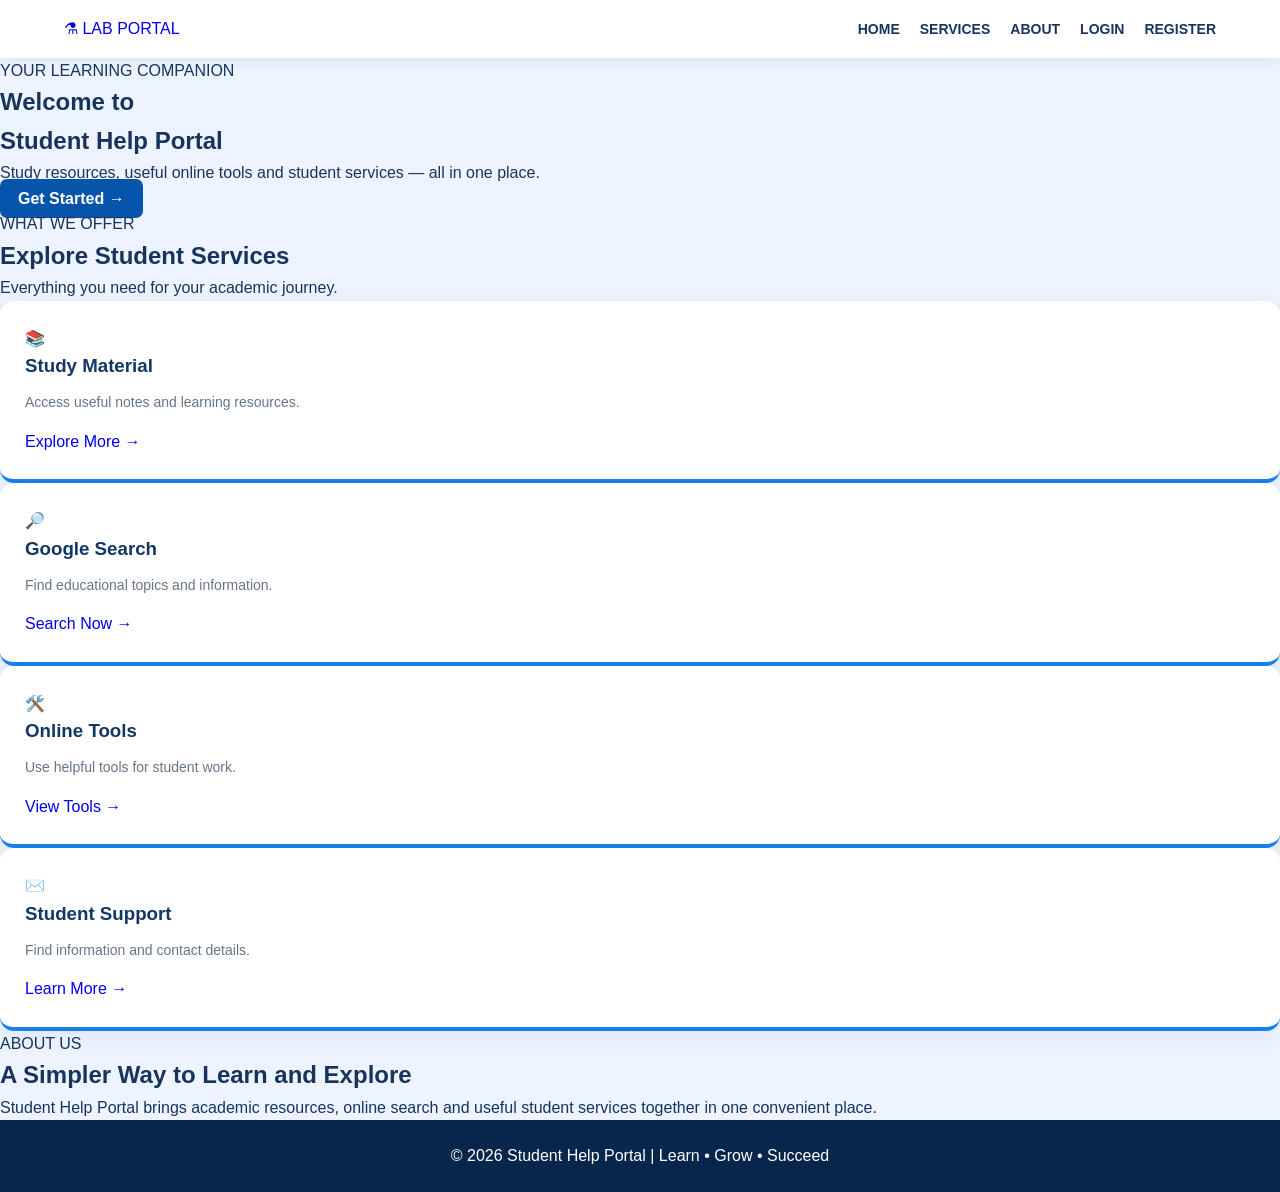
==== commit b41a4a91: "Update index.html" ====
--- a/index.html
+++ b/index.html
@@ -1,3 +1,4 @@
+
 <!DOCTYPE html>
 <html lang="en">
 <head>
@@ -9,34 +10,41 @@
 <body>
 
 <header class="site-header">
-  <a class="logo" href="index.html">⚗ LAB <span>PORTAL</span></a>
+  <a class="brand" href="index.html">⚗ LAB <span>PORTAL</span></a>
 
   <nav>
     <a href="#home">HOME</a>
-    <a href="#info">INFO</a>
+    <a href="#services">SERVICES</a>
     <a href="#about">ABOUT</a>
-    <a href="#options">OPTIONS</a>
-    <a href="login.html">LOGIN</a>
-    <a href="register.html">REGISTER</a>
-    <button class="theme-btn" data-theme-toggle>☀ / ☾</button>
+    <a class="nav-btn" href="login.html">LOGIN</a>
+    <a class="nav-btn nav-btn-light" href="register.html">REGISTER</a>
   </nav>
 </header>
 
 <main>
-<section class="hero" id="home">
-  <div class="hero-content">
-    <p class="eyebrow">LEARN • GROW • SUCCEED</p>
-    <h1>Welcome to Student<br>
-    <span>Help Portal</span></h1>
-    <p>Your Student Service Platform. Explore learning resources, study materials, online tools and useful student services in one place.</p>
-    <a class="primary-link" href="#options">Explore Services →</a>
+<section class="landing-hero" id="home">
+  <div class="hero-copy">
+    <span class="eyebrow">YOUR LEARNING COMPANION</span>
+
+    <h1>
+      Welcome to<br>
+      <span>Student Help Portal</span>
+    </h1>
+
+    <p>
+      Study resources, useful online tools and student
+      services — all in one place.
+    </p>
+
+    <a class="btn" href="register.html">Get Started →</a>
   </div>
 </section>
 
-<section class="section" id="options">
+<section class="page-section" id="services">
+
   <div class="section-heading">
-    <span>WHAT WE OFFER</span>
-    <h2>Our Student Services</h2>
+    <span class="eyebrow">WHAT WE OFFER</span>
+    <h2>Explore Student Services</h2>
     <p>Everything you need for your academic journey.</p>
   </div>
 
@@ -46,73 +54,48 @@
       <div class="service-icon">📚</div>
       <h3>Study Material</h3>
       <p>Access useful notes and learning resources.</p>
-      <a href="dashboard.html#study" class="card-link">Explore More →</a>
+      <a href="login.html">Explore More →</a>
     </article>
 
     <article class="service-card">
       <div class="service-icon">🔎</div>
       <h3>Google Search</h3>
-      <p>Search educational topics online.</p>
-      <a href="dashboard.html#search" class="card-link">Search Now →</a>
+      <p>Find educational topics and information.</p>
+      <a href="login.html">Search Now →</a>
     </article>
 
     <article class="service-card">
-      <div class="service-icon">💻</div>
+      <div class="service-icon">🛠️</div>
       <h3>Online Tools</h3>
-      <p>Discover useful online student tools.</p>
-      <a href="dashboard.html#tools" class="card-link">View Tools →</a>
+      <p>Use helpful tools for student work.</p>
+      <a href="login.html">View Tools →</a>
     </article>
 
     <article class="service-card">
-      <div class="service-icon">👤</div>
-      <h3>Student Dashboard</h3>
-      <p>Manage your student information.</p>
-      <a href="login.html" class="card-link">Login →</a>
+      <div class="service-icon">✉️</div>
+      <h3>Student Support</h3>
+      <p>Find information and contact details.</p>
+      <a href="#about">Learn More →</a>
     </article>
 
   </div>
 </section>
 
-<section class="section soft-section" id="info">
-  <div class="section-heading">
-    <span>STUDENT CORNER</span>
-    <h2>Quick Access & Information</h2>
-    <p>Useful links for your academic journey.</p>
-  </div>
-
-  <div class="info-grid">
-
-    <article class="info-panel">
-      <h3>⚡ Quick Access</h3>
-      <a href="dashboard.html#study">📚 Study Resources</a>
-      <a href="dashboard.html#tools">🛠 Online Tools</a>
-      <a href="https://www.vbspu.ac.in/" target="_blank">🎓 University Website ↗</a>
-    </article>
-
-    <article class="info-panel">
-      <h3>📢 Student Updates</h3>
-      <p>Explore study resources, improve your computer skills and check university notices.</p>
-    </article>
-
-    <article class="info-panel">
-      <h3>🔐 Student Account</h3>
-      <p>Register or login to access your student dashboard.</p>
-      <a class="card-link" href="register.html">Create Account →</a>
-    </article>
-
-  </div>
-</section>
-
-<section class="section" id="about">
-  <div class="about-box">
-    <h2>About Student Help Portal</h2>
-    <p>Student Help Portal is a student-focused platform designed to bring academic resources, online search and useful student services together in one convenient place.</p>
+<section class="page-section about-section" id="about">
+  <div class="about-panel">
+    <span class="eyebrow">ABOUT US</span>
+    <h2>A Simpler Way to Learn and Explore</h2>
+    <p>
+      Student Help Portal brings academic resources,
+      online search and useful student services together
+      in one convenient place.
+    </p>
   </div>
 </section>
 </main>
 
 <footer>
-  © 2026 Student Help Portal | All Rights Reserved
+  © 2026 Student Help Portal | Learn • Grow • Succeed
 </footer>
 
 <script src="script.js"></script>
--- a/style.css
+++ b/style.css
@@ -1,179 +1,413 @@
+/* STUDENT HELP PORTAL - MAIN DESIGN */
 
 * {
-  margin: 0;
-  padding: 0;
-  box-sizing: border-box;
-  font-family: Arial, sans-serif;
+    margin: 0;
+    padding: 0;
+    box-sizing: border-box;
 }
 
 html {
-  scroll-behavior: smooth;
+    scroll-behavior: smooth;
 }
 
 body {
-  background: #f3f8ff;
-  color: #183153;
-}
-
-.navbar {
-  width: 100%;
-  min-height: 75px;
-  background: white;
-  display: flex;
-  justify-content: space-between;
-  align-items: center;
-  padding: 15px 5%;
-  flex-wrap: wrap;
-  gap: 15px;
-  box-shadow: 0 3px 15px #00000012;
+    font-family: Arial, sans-serif;
+    background: #edf4ff;
+    color: #18345d;
+    line-height: 1.6;
+    transition: background .3s, color .3s;
+}
+
+button, input, select, textarea {
+    font: inherit;
+}
+
+button {
+    cursor: pointer;
+}
+
+a {
+    text-decoration: none;
+}
+
+/* HEADER */
+
+header {
+    background: #ffffff;
+    padding: 16px 5%;
+    display: flex;
+    align-items: center;
+    justify-content: space-between;
+    gap: 15px;
+    flex-wrap: wrap;
+    box-shadow: 0 3px 15px #00000012;
 }
 
 .logo {
-  font-size: 25px;
-  font-weight: bold;
-  color: #1264bd;
+    font-size: 23px;
+    font-weight: bold;
+    color: #0754ad;
 }
 
 nav {
-  display: flex;
-  flex-wrap: wrap;
-  gap: 20px;
+    display: flex;
+    align-items: center;
+    gap: 20px;
+    flex-wrap: wrap;
 }
 
 nav a {
-  text-decoration: none;
-  color: #183153;
-  font-weight: 600;
+    color: #17365e;
+    font-weight: bold;
+    font-size: 14px;
 }
 
 nav a:hover {
-  color: #0879e8;
-}
+    color: #0878e8;
+}
+
+/* BUTTONS */
+
+button, .btn, .hero-btn, .card-link {
+    border: none;
+    border-radius: 7px;
+    padding: 11px 18px;
+    background: #0754ad;
+    color: white;
+    font-weight: bold;
+    transition: .3s;
+}
+
+button:hover, .btn:hover {
+    background: #0878e8;
+    transform: translateY(-2px);
+}
+
+/* HERO BANNER */
 
 .hero {
-  min-height: 580px;
-  padding: 70px 8%;
-  display: flex;
-  justify-content: space-between;
-  align-items: center;
-  gap: 35px;
-  flex-wrap: wrap;
-  background:
-    linear-gradient(90deg, #092d52d9, #092d5266),
-    url("https://images.unsplash.com/photo-1532094349884-543bc11b234d?w=1600");
-  background-size: cover;
-  background-position: center;
-}
-
-.welcome {
-  color: white;
-  max-width: 550px;
-}
-
-.welcome h1 {
-  font-size: clamp(35px, 5vw, 58px);
-  margin-bottom: 18px;
-}
-
-.welcome p {
-  font-size: 18px;
-  line-height: 1.7;
-  margin-bottom: 25px;
-}
-
-.primary-btn {
-  display: inline-block;
-  background: #0879e8;
-  color: white;
-  text-decoration: none;
-  padding: 13px 25px;
-  border-radius: 7px;
-  font-weight: bold;
-}
-
-.search-card {
-  width: 100%;
-  max-width: 390px;
-  background: white;
-  padding: 30px;
-  border-radius: 15px;
-  box-shadow: 0 10px 35px #0003;
-}
-
-.search-card h2 {
-  margin-bottom: 20px;
-  color: #145da0;
-}
-
-.search-card form {
-  display: flex;
-  flex-direction: column;
-  gap: 12px;
-}
-
-.search-card input {
-  width: 100%;
-  padding: 14px;
-  border: 1px solid #cbd8e8;
-  border-radius: 6px;
-  font-size: 15px;
-}
-
-.search-card button {
-  padding: 13px;
-  background: #0879e8;
-  color: white;
-  border: none;
-  border-radius: 6px;
-  font-size: 16px;
-  cursor: pointer;
-}
-
-.search-card p {
-  margin-top: 15px;
-  color: #66778a;
-  font-size: 13px;
-}
-
-.content {
-  text-align: center;
-  padding: 65px 20px;
-  min-height: 180px;
-}
-
-.content h2 {
-  color: #1264bd;
-  margin-bottom: 15px;
-  font-size: 30px;
-}
-
-.content p {
-  line-height: 1.7;
-}
+    min-height: 420px;
+    padding: 55px 7%;
+    display: flex;
+    align-items: center;
+    color: white;
+    background:
+        linear-gradient(90deg, #001b42e8, #064b91a8),
+        url("https://images.unsplash.com/photo-1498050108023-c5249f4df085?auto=format&fit=crop&w=1600&q=85")
+        center/cover no-repeat;
+    border-radius: 0;
+}
+
+.hero-content {
+    max-width: 650px;
+}
+
+.hero h1 {
+    font-size: clamp(30px, 5vw, 48px);
+    line-height: 1.2;
+    margin-bottom: 18px;
+}
+
+.hero p {
+    font-size: 17px;
+    margin-bottom: 22px;
+}
+
+/* PAGE SECTIONS */
+
+.section {
+    padding: 50px 6%;
+}
+
+.section-title {
+    text-align: center;
+    margin-bottom: 30px;
+}
+
+.section-title h2 {
+    color: #123765;
+    font-size: 30px;
+    margin: 10px 0;
+}
+
+.section-title p {
+    color: #63758e;
+}
+
+/* SERVICE CARDS */
+
+.services, .cards {
+    display: grid;
+    grid-template-columns: repeat(auto-fit, minmax(210px, 1fr));
+    gap: 22px;
+}
+
+.service-card, .card, .panel {
+    background: white;
+    padding: 25px;
+    border-radius: 14px;
+    box-shadow: 0 6px 22px #18345d12;
+    border-bottom: 4px solid #1782ed;
+    transition: .3s;
+}
+
+.service-card:hover, .card:hover {
+    transform: translateY(-5px);
+    box-shadow: 0 12px 25px #18345d20;
+}
+
+.service-card h3, .card h3 {
+    color: #123765;
+    margin-bottom: 10px;
+}
+
+.service-card p, .card p {
+    color: #66758b;
+    font-size: 14px;
+    margin-bottom: 15px;
+}
+
+/* FORMS */
+
+.auth, .auth-card {
+    max-width: 430px;
+    margin: 45px auto;
+    padding: 28px;
+    background: white;
+    border-radius: 15px;
+    box-shadow: 0 6px 25px #00000018;
+}
+
+.auth h1, .auth-card h1 {
+    text-align: center;
+    color: #0754ad;
+    margin-bottom: 20px;
+}
+
+label {
+    display: block;
+    margin-top: 12px;
+    font-weight: bold;
+    color: #24466f;
+}
+
+input, select, textarea {
+    width: 100%;
+    padding: 12px;
+    margin: 7px 0 14px;
+    border: 1px solid #cbd8e8;
+    border-radius: 7px;
+    background: white;
+    color: #18345d;
+    outline: none;
+}
+
+input:focus, select:focus, textarea:focus {
+    border-color: #0878e8;
+    box-shadow: 0 0 0 3px #0878e822;
+}
+
+/* INFO AND PROFILE */
+
+.info-grid {
+    display: grid;
+    grid-template-columns: repeat(3, 1fr);
+    gap: 22px;
+}
+
+.panel h3 {
+    color: #0754ad;
+    margin-bottom: 15px;
+}
+
+.quick-links a {
+    display: block;
+    padding: 12px 0;
+    color: #31567f;
+    border-bottom: 1px solid #edf1f6;
+}
+
+.profile-box, .updates {
+    background: white;
+    padding: 22px;
+    border-radius: 13px;
+    margin-bottom: 20px;
+    box-shadow: 0 5px 18px #18345d12;
+}
+
+/* SIDEBAR DASHBOARD */
+
+.layout {
+    display: flex;
+    min-height: 75vh;
+}
+
+.sidebar {
+    width: 230px;
+    flex-shrink: 0;
+    background: #06377f;
+    padding: 18px 12px;
+    color: white;
+}
+
+.sidebar button {
+    display: block;
+    width: 100%;
+    text-align: left;
+    margin: 7px 0;
+    background: transparent;
+}
+
+.sidebar button:hover,
+.sidebar button.active {
+    background: #0870fa;
+}
+
+.content, .main-content {
+    flex: 1;
+    min-width: 0;
+    padding: 25px;
+}
+
+.hidden {
+    display: none !important;
+}
+
+/* SEARCH */
+
+.search-form {
+    display: flex;
+    gap: 10px;
+    max-width: 650px;
+    margin: auto;
+}
+
+.search-form input {
+    flex: 1;
+    min-width: 0;
+}
+
+.search-form button {
+    margin-top: 7px;
+}
+
+/* ABOUT */
+
+.about-box {
+    background: linear-gradient(120deg, #0754ad, #1687e8);
+    color: white;
+    padding: 40px;
+    border-radius: 15px;
+    text-align: center;
+}
+
+.about-box p {
+    max-width: 750px;
+    margin: 15px auto;
+}
+
+/* FOOTER */
 
 footer {
-  background: #102f50;
-  color: white;
-  text-align: center;
-  padding: 22px;
-}
-
-@media (max-width: 700px) {
-  .navbar {
-    justify-content: center;
+    background: #08264b;
+    color: white;
+    text-align: center;
+    padding: 23px;
+}
+
+/* DARK THEME */
+
+body.dark,
+body.dark-mode {
+    background: #101c2e;
+    color: #e7efff;
+}
+
+body.dark header,
+body.dark .service-card,
+body.dark .card,
+body.dark .panel,
+body.dark .auth,
+body.dark .auth-card,
+body.dark .section,
+body.dark .profile-box,
+body.dark .updates,
+body.dark-mode .card,
+body.dark-mode .section {
+    background: #1c2d45;
+    color: white;
+}
+
+body.dark h2,
+body.dark h3,
+body.dark .section-title h2 {
+    color: #e7efff;
+}
+
+body.dark p {
+    color: #c2d0e3;
+}
+
+/* MOBILE AND TABLET */
+
+@media (max-width: 900px) {
+    .info-grid {
+        grid-template-columns: 1fr;
+    }
+
+    .services, .cards {
+        grid-template-columns: repeat(2, 1fr);
+    }
+}
+
+@media (max-width: 600px) {
+    header {
+        flex-direction: column;
+        text-align: center;
+    }
+
+    nav {
+        justify-content: center;
+        gap: 12px;
+    }
+
+    .hero {
+        min-height: 350px;
+        padding: 35px 6%;
+    }
+
+    .services, .cards {
+        grid-template-columns: 1fr;
+    }
+
+    .section {
+        padding: 35px 5%;
+    }
+
+    .search-form {
+        flex-direction: column;
+    }
+
+    .layout {
+        display: block;
+    }
+
+    .sidebar {
+        width: 100%;
+        display: flex;
+        overflow-x: auto;
+    }
+
+    .sidebar button {
+        min-width: max-content;
+        width: auto;
+    }
+
+    .content, .main-content {
+        padding: 14px;
+    }
+
+    .auth, .auth-card {
+        margin: 20px 12px;
+    }
   }
-
-  nav {
-    justify-content: center;
-    gap: 14px;
-  }
-
-  .hero {
-    padding: 55px 6%;
-    justify-content: center;
-  }
-
-  .welcome {
-    text-align: center;
-  }
-}
